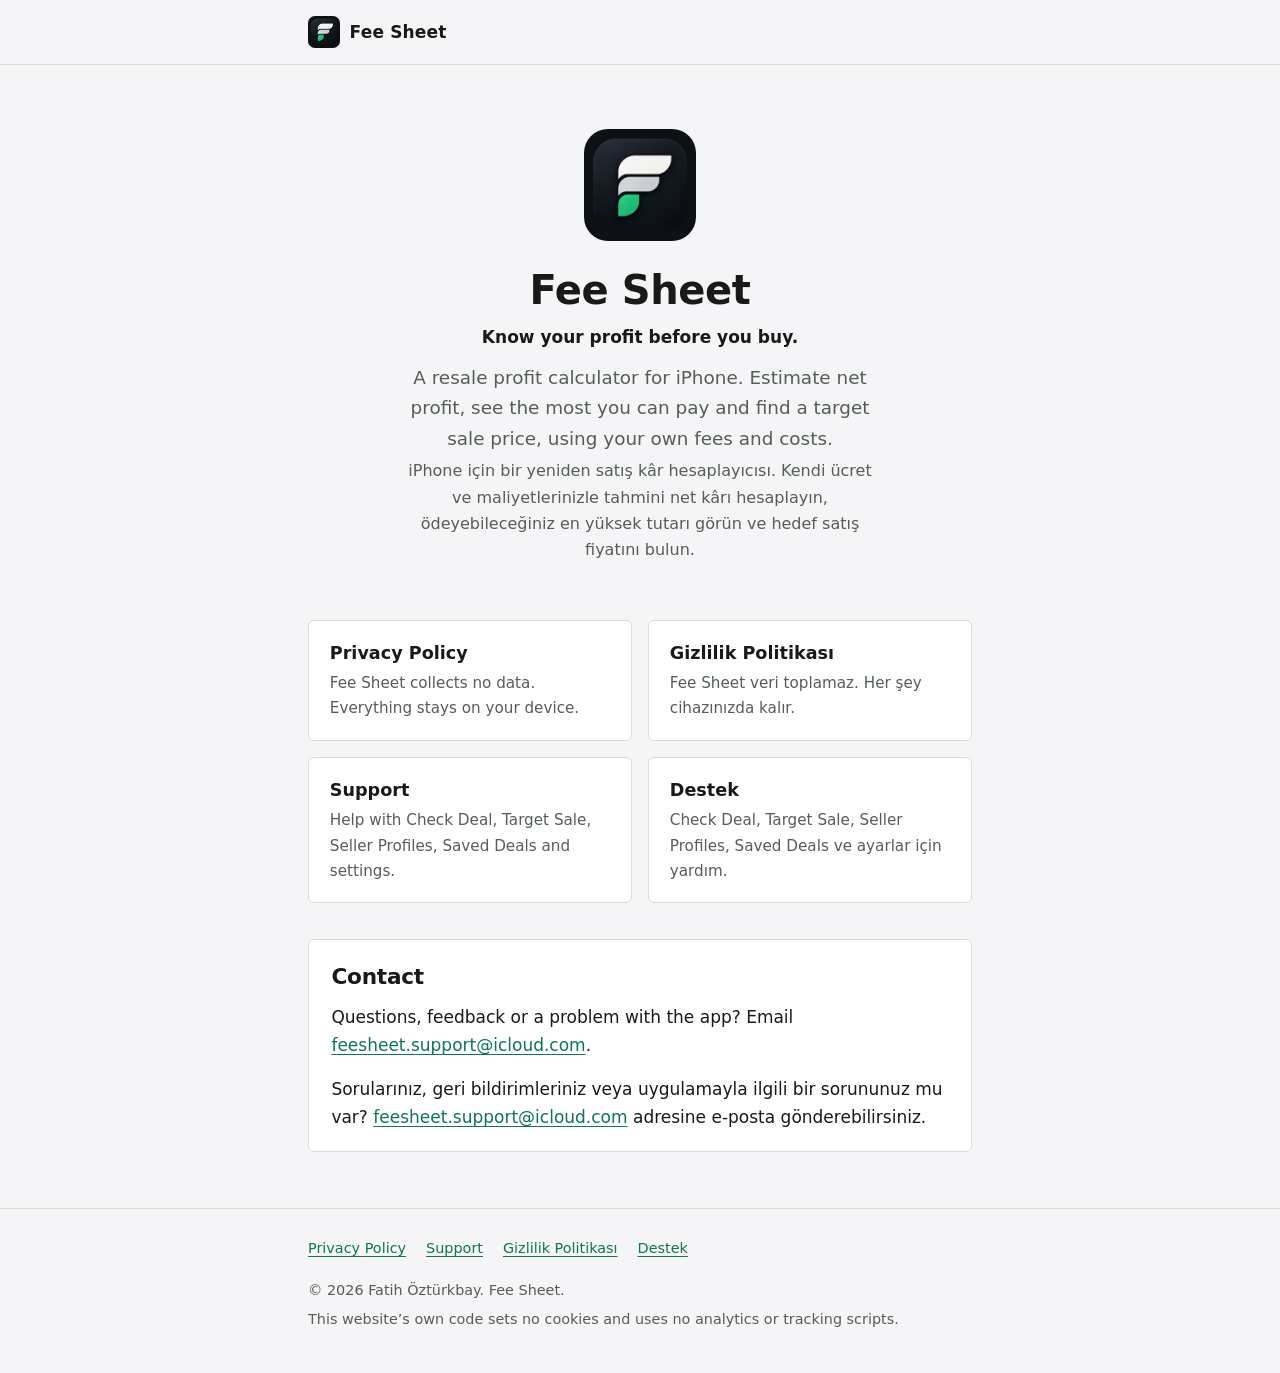
==== index.html @ 9fece83a "Add Fee Sheet privacy and support site Co-Authored-By: Claude Opus 5.5 <noreply@anthropic.com>" ====
<!doctype html>
<html lang="en">
<head>
  <meta charset="utf-8">
  <meta name="viewport" content="width=device-width, initial-scale=1">
  <title>Fee Sheet — Privacy &amp; Support</title>
  <meta name="description" content="Fee Sheet is a resale profit calculator for iPhone. Find the Privacy Policy and Support pages in English and Turkish.">
  <link rel="canonical" href="https://ozturkbay.github.io/fee-sheet-support/">
  <meta name="theme-color" content="#F5F5F7" media="(prefers-color-scheme: light)">
  <meta name="theme-color" content="#0D1116" media="(prefers-color-scheme: dark)">
  <link rel="icon" type="image/png" sizes="64x64" href="assets/images/favicon.png">
  <link rel="apple-touch-icon" href="assets/images/apple-touch-icon.png">
  <link rel="stylesheet" href="assets/css/styles.css">
</head>
<body>
  <a class="skip-link" href="#main">Skip to content</a>

  <header class="site-header">
    <div class="container">
      <a class="brand" href="./">
        <img src="assets/images/fee-sheet-icon.png" alt="" width="32" height="32">
        <span>Fee Sheet</span>
      </a>
    </div>
  </header>

  <main id="main">
    <div class="container">
      <section class="hero" aria-labelledby="page-title">
        <img src="assets/images/fee-sheet-icon.png" alt="Fee Sheet app icon" width="112" height="112">
        <h1 id="page-title">Fee Sheet</h1>
        <p class="tagline">Know your profit before you buy.</p>
        <p class="lead">A resale profit calculator for iPhone. Estimate net profit, see the most you can pay and find a target sale price, using your own fees and costs.</p>
        <p class="lead" lang="tr">iPhone için bir yeniden satış kâr hesaplayıcısı. Kendi ücret ve maliyetlerinizle tahmini net kârı hesaplayın, ödeyebileceğiniz en yüksek tutarı görün ve hedef satış fiyatını bulun.</p>
      </section>

      <nav aria-label="Policies and help">
        <ul class="card-grid">
          <li>
            <a class="link-card" href="privacy/">
              <span class="title">Privacy Policy</span>
              <span class="desc">Fee Sheet collects no data. Everything stays on your device.</span>
            </a>
          </li>
          <li lang="tr">
            <a class="link-card" href="privacy/tr/" hreflang="tr">
              <span class="title">Gizlilik Politikası</span>
              <span class="desc">Fee Sheet veri toplamaz. Her şey cihazınızda kalır.</span>
            </a>
          </li>
          <li>
            <a class="link-card" href="support/">
              <span class="title">Support</span>
              <span class="desc">Help with Check Deal, Target Sale, Seller Profiles, Saved Deals and settings.</span>
            </a>
          </li>
          <li lang="tr">
            <a class="link-card" href="support/tr/" hreflang="tr">
              <span class="title">Destek</span>
              <span class="desc">Check Deal, Target Sale, Seller Profiles, Saved Deals ve ayarlar için yardım.</span>
            </a>
          </li>
        </ul>
      </nav>

      <section class="card" aria-labelledby="contact-title">
        <h2 id="contact-title">Contact</h2>
        <p>Questions, feedback or a problem with the app? Email <a href="mailto:feesheet.support@icloud.com">feesheet.support@icloud.com</a>.</p>
        <p lang="tr">Sorularınız, geri bildirimleriniz veya uygulamayla ilgili bir sorununuz mu var? <a href="mailto:feesheet.support@icloud.com">feesheet.support@icloud.com</a> adresine e-posta gönderebilirsiniz.</p>
      </section>
    </div>
  </main>

  <footer class="site-footer">
    <div class="container">
      <nav aria-label="Footer">
        <ul>
          <li><a href="privacy/">Privacy Policy</a></li>
          <li><a href="support/">Support</a></li>
          <li lang="tr"><a href="privacy/tr/" hreflang="tr">Gizlilik Politikası</a></li>
          <li lang="tr"><a href="support/tr/" hreflang="tr">Destek</a></li>
        </ul>
      </nav>
      <p>&copy; 2026 Fatih Öztürkbay. Fee Sheet.</p>
      <p>This website’s own code sets no cookies and uses no analytics or tracking scripts.</p>
    </div>
  </footer>
</body>
</html>
---- assets/css/styles.css ----
/* Fee Sheet — support site
   Plain CSS, system fonts, no external resources.
   Neutral surfaces in both appearances; green is an accent only. */

:root {
  /* Brand */
  --green: #128c60;
  --green-text: #0e7650; /* green darkened for text-level contrast */
  --canvas: #f5f5f7;
  --ink: #171a18;

  /* Roles (light) */
  --bg: var(--canvas);
  --surface: #ffffff;
  --text: var(--ink);
  --text-muted: #555d58;
  --border: #d7dcd8;
  --rule-strong: #aab2ac;
  --accent: var(--green);
  --accent-strong: var(--green-text);
  --accent-soft: #eef0ee;
  --focus: var(--green-text);

  --radius: 6px;
  --radius-sm: 4px;
  --measure: 44rem;
  --gutter: 1.25rem;

  --font: -apple-system, BlinkMacSystemFont, "Segoe UI", system-ui, Roboto,
    "Helvetica Neue", Arial, sans-serif;

  color-scheme: light dark;
}

@media (prefers-color-scheme: dark) {
  :root {
    --bg: #0d1116;
    --surface: #161a1f;
    --text: #f5f5f7;
    --text-muted: #a9b0ab;
    --border: #2c3137;
    --rule-strong: #4a5057;
    --accent: #19bc79;
    --accent-strong: #3ccf91;
    --accent-soft: #1b2026;
    --focus: #3ccf91;
  }
}

*,
*::before,
*::after {
  box-sizing: border-box;
}

html {
  -webkit-text-size-adjust: 100%;
  text-size-adjust: 100%;
}

body {
  margin: 0;
  background: var(--bg);
  color: var(--text);
  font-family: var(--font);
  font-size: 1.0625rem;
  line-height: 1.65;
  overflow-wrap: break-word;
}

img {
  max-width: 100%;
  height: auto;
  display: block;
}

/* Links & focus */

a {
  color: var(--accent-strong);
  text-decoration: underline;
  text-decoration-thickness: 1px;
  text-underline-offset: 0.18em;
}

a:hover {
  text-decoration-thickness: 2px;
}

:focus-visible {
  outline: 3px solid var(--focus);
  outline-offset: 3px;
  border-radius: 2px;
}

.skip-link {
  position: absolute;
  left: 1rem;
  top: -100px;
  background: var(--surface);
  color: var(--text);
  padding: 0.6rem 1rem;
  border: 1px solid var(--border);
  border-radius: var(--radius-sm);
  z-index: 10;
}

.skip-link:focus {
  top: 1rem;
}

/* Layout */

.container {
  width: 100%;
  max-width: var(--measure);
  margin: 0 auto;
  padding: 0 var(--gutter);
}

.site-header {
  border-bottom: 1px solid var(--border);
}

.site-header .container {
  display: flex;
  align-items: center;
  justify-content: space-between;
  gap: 1rem;
  min-height: 4rem;
}

.brand {
  display: inline-flex;
  align-items: center;
  gap: 0.6rem;
  color: var(--text);
  font-weight: 750;
  text-decoration: none;
  letter-spacing: 0.01em;
}

.brand img {
  width: 32px;
  height: 32px;
  border-radius: 7px;
}

.lang-switch {
  font-size: 0.95rem;
  white-space: nowrap;
}

main {
  padding: 2.5rem 0 3.5rem;
}

.site-footer {
  border-top: 1px solid var(--border);
  color: var(--text-muted);
  font-size: 0.9rem;
  padding: 1.75rem 0 2.25rem;
}

.site-footer p {
  margin: 0.35rem 0;
}

.site-footer nav ul {
  list-style: none;
  margin: 0 0 0.75rem;
  padding: 0;
  display: flex;
  flex-wrap: wrap;
  gap: 0.4rem 1.25rem;
}

/* Typography */

h1,
h2,
h3 {
  line-height: 1.25;
  letter-spacing: -0.01em;
  color: var(--text);
}

h1 {
  font-size: clamp(1.9rem, 1.4rem + 2.2vw, 2.5rem);
  font-weight: 800;
  margin: 0 0 0.5rem;
}

h2 {
  font-size: 1.35rem;
  font-weight: 700;
  margin: 2.75rem 0 0.75rem;
  padding-top: 0.25rem;
}

h3 {
  font-size: 1.08rem;
  font-weight: 650;
  margin: 1.75rem 0 0.4rem;
}

p,
ul,
ol {
  margin: 0 0 1rem;
}

ul,
ol {
  padding-left: 1.35rem;
}

li {
  margin-bottom: 0.35rem;
}

strong {
  font-weight: 650;
}

.lead {
  font-size: 1.15rem;
  color: var(--text-muted);
  margin-bottom: 1.25rem;
}

.meta {
  color: var(--text-muted);
  font-size: 0.95rem;
  margin-bottom: 2rem;
}

.muted {
  color: var(--text-muted);
}

.num {
  font-variant-numeric: tabular-nums;
}

code,
kbd {
  font-family: ui-monospace, SFMono-Regular, Menlo, Consolas, monospace;
  font-size: 0.9em;
}

/* Section anchors land below the top edge */
[id] {
  scroll-margin-top: 1.25rem;
}

/* Hero (home) */

.hero {
  text-align: center;
  padding: 1.5rem 0 1rem;
}

.hero img {
  width: 112px;
  height: 112px;
  margin: 0 auto 1.5rem;
  border-radius: 24px;
}

.hero .tagline {
  font-weight: 650;
  margin: 0 0 0.75rem;
}

.hero .lead {
  margin: 0 auto 0.25rem;
  max-width: 30rem;
}

.hero .lead[lang] {
  font-size: 1rem;
}

/* Cards: square planes with thin neutral rules */

.card {
  background: var(--surface);
  border: 1px solid var(--border);
  border-radius: var(--radius);
  padding: 1.25rem 1.4rem;
}

.card > :first-child {
  margin-top: 0;
}

.card > :last-child {
  margin-bottom: 0;
}

.card-grid {
  display: grid;
  grid-template-columns: repeat(2, minmax(0, 1fr));
  gap: 1rem;
  margin: 2.25rem 0;
  padding: 0;
  list-style: none;
}

.card-grid li {
  margin: 0;
}

.link-card {
  display: block;
  height: 100%;
  background: var(--surface);
  border: 1px solid var(--border);
  border-radius: var(--radius);
  padding: 1.15rem 1.3rem;
  color: var(--text);
  text-decoration: none;
  transition: border-color 0.15s ease;
}

.link-card:hover {
  border-color: var(--accent);
}

.link-card .title {
  display: block;
  font-weight: 700;
  font-size: 1.1rem;
  color: var(--text);
}

.link-card:hover .title {
  color: var(--accent-strong);
}

.link-card .desc {
  display: block;
  color: var(--text-muted);
  font-size: 0.95rem;
  margin-top: 0.2rem;
}

.summary {
  background: var(--surface);
  border: 1px solid var(--border);
  border-left: 3px solid var(--accent);
  border-radius: var(--radius-sm);
  margin: 0 0 2rem;
}

.summary h2 {
  margin-top: 0;
  font-size: 1.15rem;
}

.summary ul {
  margin-bottom: 0;
}

.note {
  border-left: 3px solid var(--rule-strong);
  background: var(--surface);
  border-top: 1px solid var(--border);
  border-right: 1px solid var(--border);
  border-bottom: 1px solid var(--border);
  border-radius: var(--radius-sm);
  padding: 0.9rem 1.1rem;
  margin: 1rem 0 1.25rem;
}

.note > :last-child {
  margin-bottom: 0;
}

.contact {
  margin-top: 2.5rem;
}

/* Table of contents */

.toc {
  margin: 0 0 2rem;
}

.card + .toc {
  margin-top: 2rem;
}

.toc h2 {
  font-size: 0.8rem;
  margin: 0 0 0.5rem;
  color: var(--text-muted);
  font-weight: 650;
  text-transform: uppercase;
  letter-spacing: 0.08em;
}

.toc ol,
.toc ul {
  margin: 0;
  columns: 2;
  column-gap: 2rem;
}

.toc li {
  break-inside: avoid;
  margin-bottom: 0.25rem;
  font-size: 0.97rem;
}

/* Data table (privacy) */

.table-wrap {
  overflow-x: auto;
  margin: 0 0 1.25rem;
  border: 1px solid var(--border);
  border-radius: var(--radius-sm);
}

table {
  border-collapse: collapse;
  width: 100%;
  font-size: 0.95rem;
  background: var(--surface);
}

th,
td {
  text-align: left;
  vertical-align: top;
  padding: 0.7rem 0.85rem;
  border-bottom: 1px solid var(--border);
}

tr:last-child td {
  border-bottom: 0;
}

caption {
  caption-side: top;
  text-align: left;
  padding: 0.6rem 0.85rem;
  font-size: 0.9rem;
  color: var(--text-muted);
  background: var(--surface);
  border-bottom: 1px solid var(--border);
}

th {
  font-weight: 650;
  background: var(--accent-soft);
}

/* Support topics */

.path {
  font-weight: 600;
}

/* Small screens */

@media (max-width: 560px) {
  :root {
    --gutter: 1rem;
  }

  body {
    font-size: 1rem;
  }

  main {
    padding-top: 1.75rem;
  }

  .card-grid {
    grid-template-columns: 1fr;
  }

  .toc ol,
  .toc ul {
    columns: 1;
  }

  .brand span {
    font-size: 0.98rem;
  }
}

@media (prefers-reduced-motion: reduce) {
  *,
  *::before,
  *::after {
    transition: none !important;
    animation: none !important;
    scroll-behavior: auto !important;
  }
}

@media print {
  .site-header,
  .site-footer,
  .skip-link,
  .toc {
    display: none;
  }

  body {
    background: #fff;
    color: #000;
  }
}
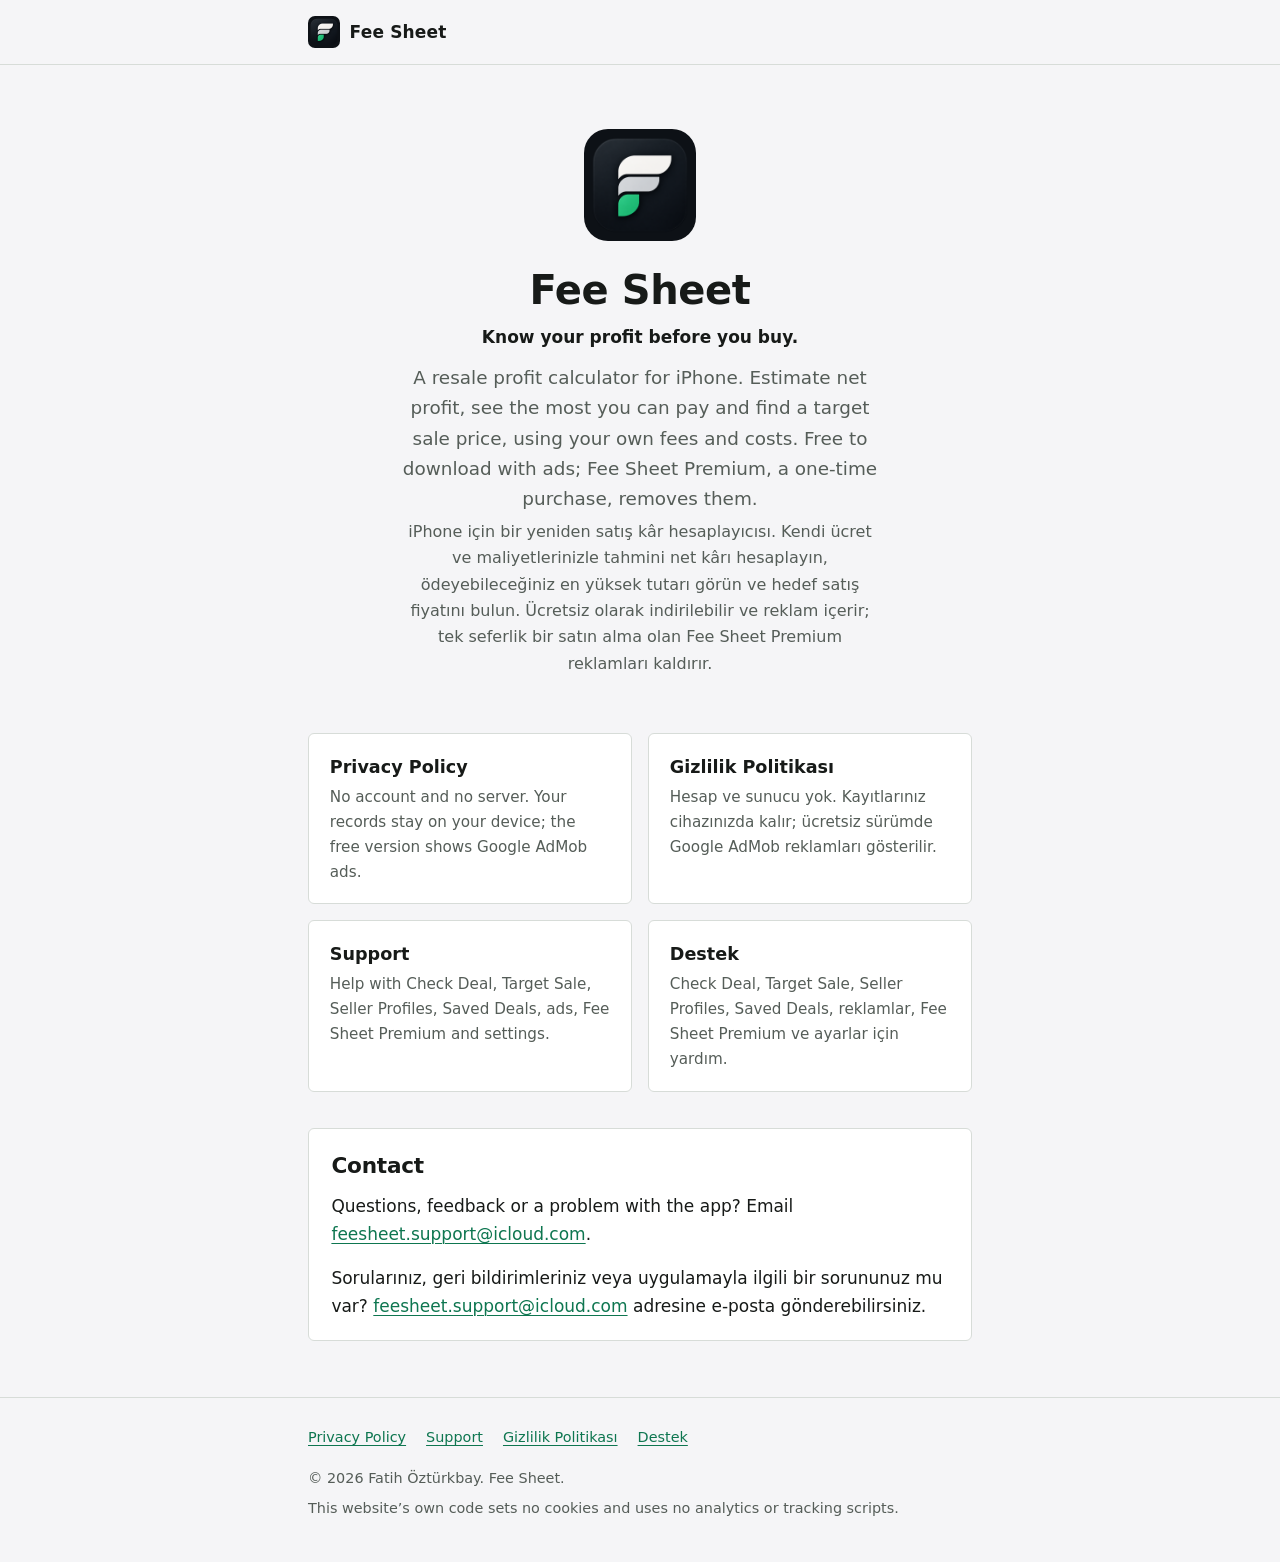
==== commit 82d494c2: "Update privacy and support pages for free + ads + Fee Sheet Premium Fee Sheet changed on 2026-10-20 " ====
--- a/index.html
+++ b/index.html
@@ -4,7 +4,7 @@
   <meta charset="utf-8">
   <meta name="viewport" content="width=device-width, initial-scale=1">
   <title>Fee Sheet — Privacy &amp; Support</title>
-  <meta name="description" content="Fee Sheet is a resale profit calculator for iPhone. Find the Privacy Policy and Support pages in English and Turkish.">
+  <meta name="description" content="Fee Sheet is a free resale profit calculator for iPhone, with Google AdMob ads and an optional one-time Fee Sheet Premium upgrade that removes them. Find the Privacy Policy and Support pages in English and Turkish.">
   <link rel="canonical" href="https://ozturkbay.github.io/fee-sheet-support/">
   <meta name="theme-color" content="#F5F5F7" media="(prefers-color-scheme: light)">
   <meta name="theme-color" content="#0D1116" media="(prefers-color-scheme: dark)">
@@ -30,8 +30,8 @@
         <img src="assets/images/fee-sheet-icon.png" alt="Fee Sheet app icon" width="112" height="112">
         <h1 id="page-title">Fee Sheet</h1>
         <p class="tagline">Know your profit before you buy.</p>
-        <p class="lead">A resale profit calculator for iPhone. Estimate net profit, see the most you can pay and find a target sale price, using your own fees and costs.</p>
-        <p class="lead" lang="tr">iPhone için bir yeniden satış kâr hesaplayıcısı. Kendi ücret ve maliyetlerinizle tahmini net kârı hesaplayın, ödeyebileceğiniz en yüksek tutarı görün ve hedef satış fiyatını bulun.</p>
+        <p class="lead">A resale profit calculator for iPhone. Estimate net profit, see the most you can pay and find a target sale price, using your own fees and costs. Free to download with ads; Fee Sheet Premium, a one-time purchase, removes them.</p>
+        <p class="lead" lang="tr">iPhone için bir yeniden satış kâr hesaplayıcısı. Kendi ücret ve maliyetlerinizle tahmini net kârı hesaplayın, ödeyebileceğiniz en yüksek tutarı görün ve hedef satış fiyatını bulun. Ücretsiz olarak indirilebilir ve reklam içerir; tek seferlik bir satın alma olan Fee Sheet Premium reklamları kaldırır.</p>
       </section>
 
       <nav aria-label="Policies and help">
@@ -39,25 +39,25 @@
           <li>
             <a class="link-card" href="privacy/">
               <span class="title">Privacy Policy</span>
-              <span class="desc">Fee Sheet collects no data. Everything stays on your device.</span>
+              <span class="desc">No account and no server. Your records stay on your device; the free version shows Google AdMob ads.</span>
             </a>
           </li>
           <li lang="tr">
             <a class="link-card" href="privacy/tr/" hreflang="tr">
               <span class="title">Gizlilik Politikası</span>
-              <span class="desc">Fee Sheet veri toplamaz. Her şey cihazınızda kalır.</span>
+              <span class="desc">Hesap ve sunucu yok. Kayıtlarınız cihazınızda kalır; ücretsiz sürümde Google AdMob reklamları gösterilir.</span>
             </a>
           </li>
           <li>
             <a class="link-card" href="support/">
               <span class="title">Support</span>
-              <span class="desc">Help with Check Deal, Target Sale, Seller Profiles, Saved Deals and settings.</span>
+              <span class="desc">Help with Check Deal, Target Sale, Seller Profiles, Saved Deals, ads, Fee Sheet Premium and settings.</span>
             </a>
           </li>
           <li lang="tr">
             <a class="link-card" href="support/tr/" hreflang="tr">
               <span class="title">Destek</span>
-              <span class="desc">Check Deal, Target Sale, Seller Profiles, Saved Deals ve ayarlar için yardım.</span>
+              <span class="desc">Check Deal, Target Sale, Seller Profiles, Saved Deals, reklamlar, Fee Sheet Premium ve ayarlar için yardım.</span>
             </a>
           </li>
         </ul>
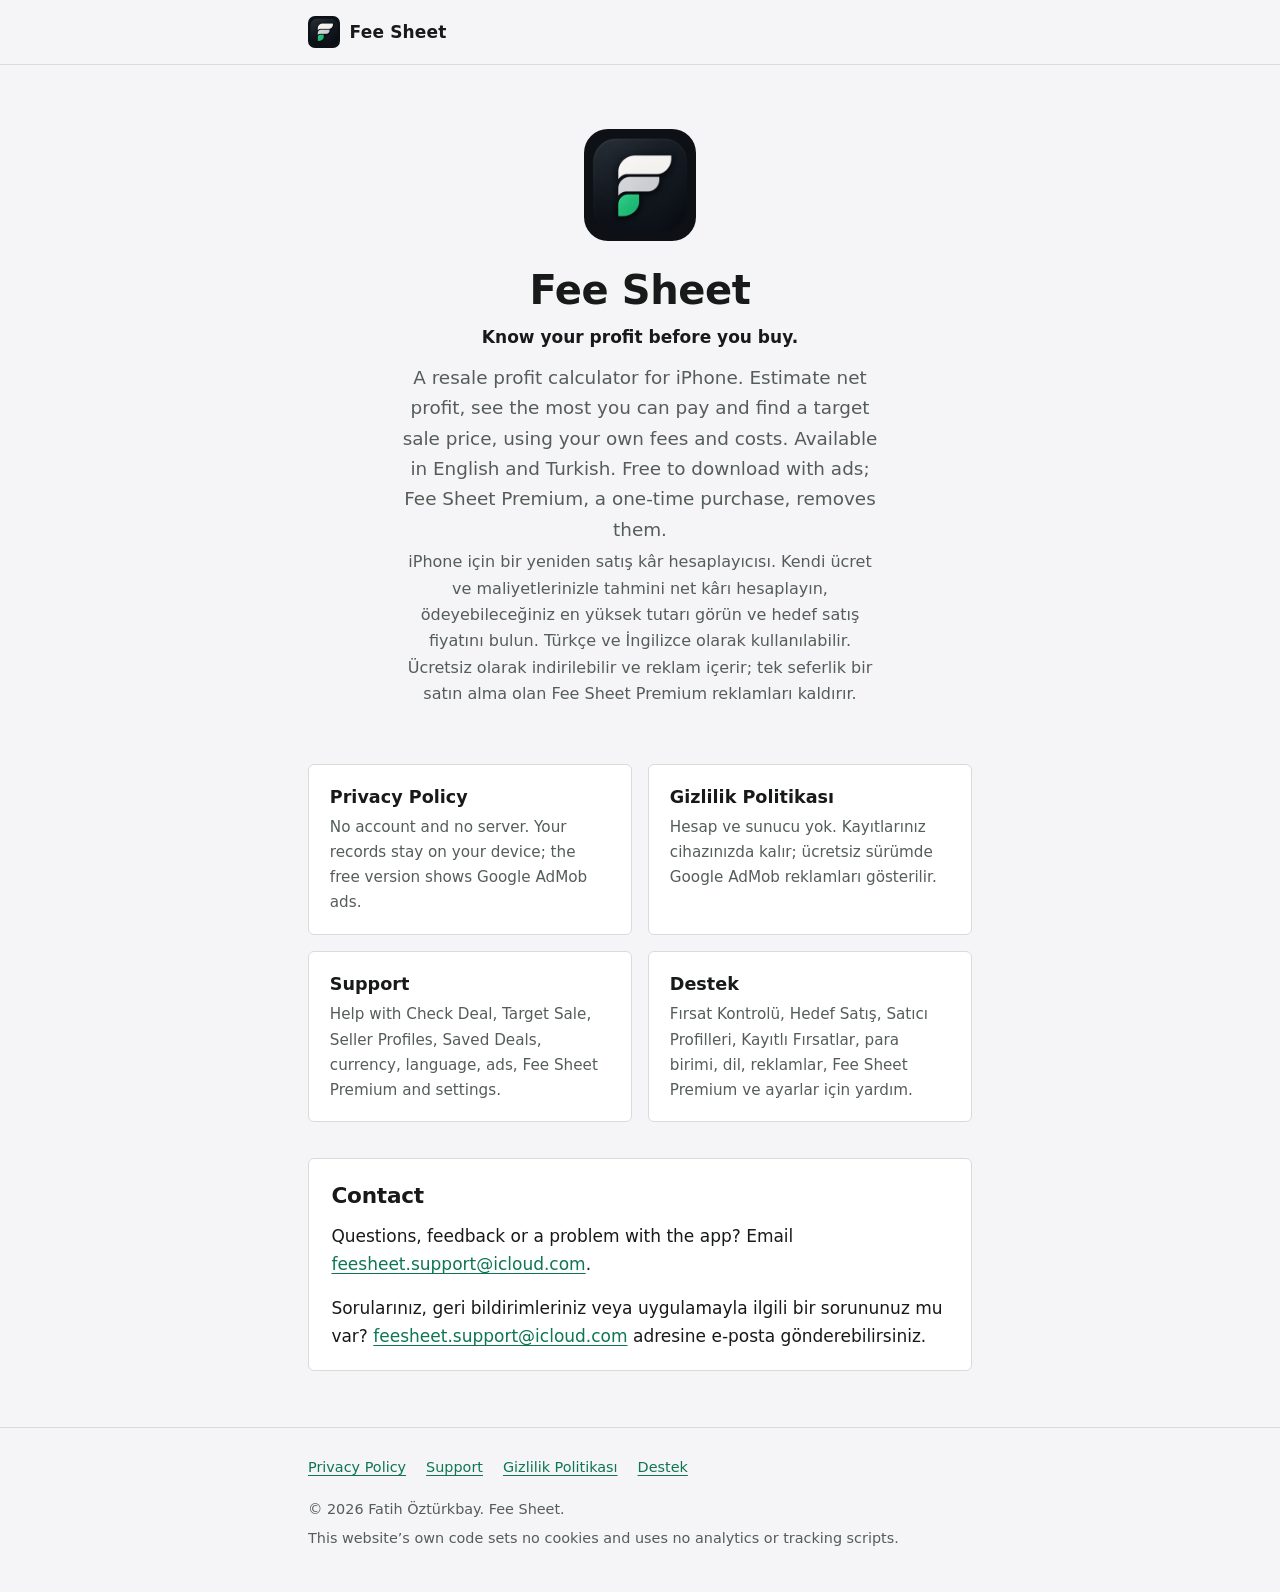
==== commit 0ee9ca39: "Document Turkish UI, language and currency settings - support/tr: describe the Turkish app UI with i" ====
--- a/index.html
+++ b/index.html
@@ -4,7 +4,7 @@
   <meta charset="utf-8">
   <meta name="viewport" content="width=device-width, initial-scale=1">
   <title>Fee Sheet — Privacy &amp; Support</title>
-  <meta name="description" content="Fee Sheet is a free resale profit calculator for iPhone, with Google AdMob ads and an optional one-time Fee Sheet Premium upgrade that removes them. Find the Privacy Policy and Support pages in English and Turkish.">
+  <meta name="description" content="Fee Sheet is a free resale profit calculator for iPhone, with Google AdMob ads and an optional one-time Fee Sheet Premium upgrade that removes them. The app is available in English and Turkish. Find the Privacy Policy and Support pages in English and Turkish.">
   <link rel="canonical" href="https://ozturkbay.github.io/fee-sheet-support/">
   <meta name="theme-color" content="#F5F5F7" media="(prefers-color-scheme: light)">
   <meta name="theme-color" content="#0D1116" media="(prefers-color-scheme: dark)">
@@ -30,8 +30,8 @@
         <img src="assets/images/fee-sheet-icon.png" alt="Fee Sheet app icon" width="112" height="112">
         <h1 id="page-title">Fee Sheet</h1>
         <p class="tagline">Know your profit before you buy.</p>
-        <p class="lead">A resale profit calculator for iPhone. Estimate net profit, see the most you can pay and find a target sale price, using your own fees and costs. Free to download with ads; Fee Sheet Premium, a one-time purchase, removes them.</p>
-        <p class="lead" lang="tr">iPhone için bir yeniden satış kâr hesaplayıcısı. Kendi ücret ve maliyetlerinizle tahmini net kârı hesaplayın, ödeyebileceğiniz en yüksek tutarı görün ve hedef satış fiyatını bulun. Ücretsiz olarak indirilebilir ve reklam içerir; tek seferlik bir satın alma olan Fee Sheet Premium reklamları kaldırır.</p>
+        <p class="lead">A resale profit calculator for iPhone. Estimate net profit, see the most you can pay and find a target sale price, using your own fees and costs. Available in English and Turkish. Free to download with ads; Fee Sheet Premium, a one-time purchase, removes them.</p>
+        <p class="lead" lang="tr">iPhone için bir yeniden satış kâr hesaplayıcısı. Kendi ücret ve maliyetlerinizle tahmini net kârı hesaplayın, ödeyebileceğiniz en yüksek tutarı görün ve hedef satış fiyatını bulun. Türkçe ve İngilizce olarak kullanılabilir. Ücretsiz olarak indirilebilir ve reklam içerir; tek seferlik bir satın alma olan Fee Sheet Premium reklamları kaldırır.</p>
       </section>
 
       <nav aria-label="Policies and help">
@@ -51,13 +51,13 @@
           <li>
             <a class="link-card" href="support/">
               <span class="title">Support</span>
-              <span class="desc">Help with Check Deal, Target Sale, Seller Profiles, Saved Deals, ads, Fee Sheet Premium and settings.</span>
+              <span class="desc">Help with Check Deal, Target Sale, Seller Profiles, Saved Deals, currency, language, ads, Fee Sheet Premium and settings.</span>
             </a>
           </li>
           <li lang="tr">
             <a class="link-card" href="support/tr/" hreflang="tr">
               <span class="title">Destek</span>
-              <span class="desc">Check Deal, Target Sale, Seller Profiles, Saved Deals, reklamlar, Fee Sheet Premium ve ayarlar için yardım.</span>
+              <span class="desc">Fırsat Kontrolü, Hedef Satış, Satıcı Profilleri, Kayıtlı Fırsatlar, para birimi, dil, reklamlar, Fee Sheet Premium ve ayarlar için yardım.</span>
             </a>
           </li>
         </ul>
